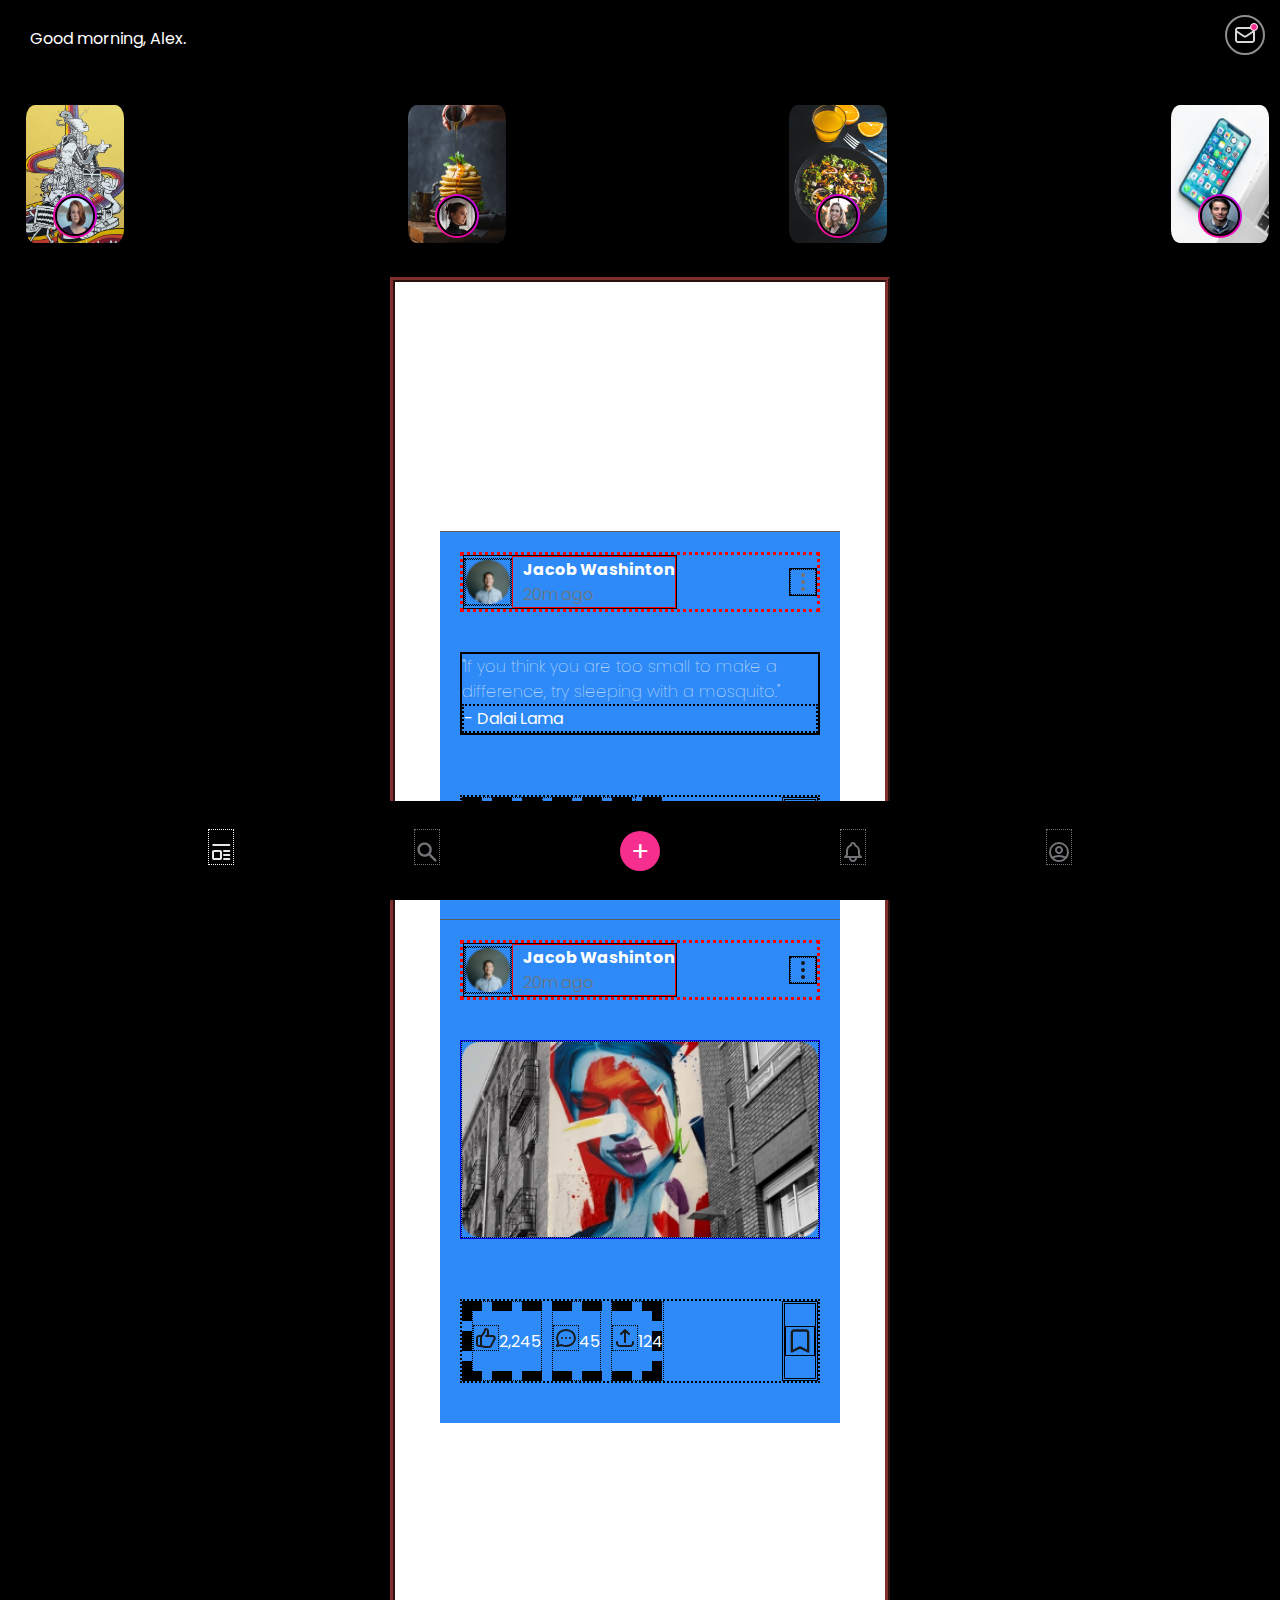
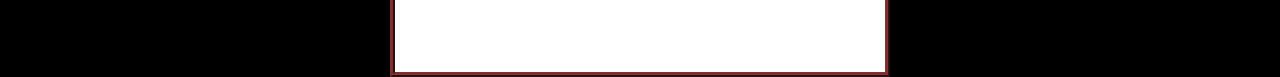
==== index.html @ 97ff0d92 "add (commented out sections) to the index.html" ====
<!DOCTYPE html>
<html lang="en">
  <head>
    <meta charset="UTF-8" />
    <meta http-equiv="X-UA-Compatible" content="IE=edge" />
    <meta name="viewport" content="width=device-width, initial-scale=1.0" />
    <title>Home</title>
    <link rel="stylesheet" href="styles.css" />
  </head>
  <body>
    <!-- ................................HEADER........................................ -->

    <header class="home-header">
      Good morning, Alex.
      <figure>
        <img src="./icon/Message.svg" alt="message icon" class="message-icon" />
      </figure>
      <div class="message-circle"></div>
    </header>
    <main>
      <section class="home_header_slider">
        <div class="home_header_div-container">
          <img
            src="./img/food3.jpg"
            alt="pancakes pic"
            class="home_header_slider-pics"
          />
          <img src="./img/profile.jpg" class="pic-icon1" alt="profile pic" />
          <div class="border"></div>
        </div>

        <div class="home_header_div-container">
          <img
            src="./img/food1.jpg"
            alt="pancakes pic"
            class="home_header_slider-pics"
          />
          <img src="./img/profile4.jpg" class="pic-icon1" alt="profile pic" />
          <div class="border"></div>
        </div>

        <div class="home_header_div-container">
          <img
            src="./img/food2.jpg"
            alt="pancakes pic"
            class="home_header_slider-pics"
          />
          <img src="./img/profile3.jpg" class="pic-icon1" alt="profile pic" />
          <div class="border"></div>
        </div>

        <div class="home_header_div-container">
          <img
            src="./img/phone.jpg"
            alt="pancakes pic"
            class="home_header_slider-pics"
          />
          <img src="./img/profile2.jpg" class="pic-icon1" alt="profile pic" />
          <div class="border"></div>
        </div>
      </section>
    </main>

    <!-- ...................................MAIN....................................... -->

    <!-------------- POST-SECTION------------------------------->

    <section class="posts">
      <!-- -------------------------POST WITH TEXT----------------------- -->
      <!-- -------------------------POST WITH TEXT----------------------- -->
      <!-- -------------------------POST WITH TEXT----------------------- -->
      <!-- -------------------------POST WITH TEXT----------------------- -->

      <section class="post-container">
        <!-- -------------------------------------HEAD----------------------- -->
        <div class="head">
          <div class="profile">
            <div id="avatar-portre">
              <img src="./img/Profile Photo.png" alt="avatar" />
            </div>

            <div class="name-card">
              <span class="avatar-name">Jacob Washinton</span>

              <span class="status">20m ago</span>
            </div>
          </div>
          <div class="icon-dots-vertical">
            <img src="./icon/White-Dots Vertical-Icon.svg" alt="" />
          </div>
        </div>

        <!-------------------------MAIN with TEXT----------------------------------->

        <div class="main-text">
          <p class="text">
            "If you think you are too small to make a difference, try sleeping
            with a mosquito."
          </p>

          <div class="quote">
            <p>- Dalai Lama</p>
          </div>
        </div>

        <!-------------------------FOOTER---------------------------------------- -->

        <div class="foot">
          <div class="foot-leftside">
            <div class="div flex-icon">
              <span
                ><img
                  class="foot-icon"
                  src="./icon/White-Like-Icon.svg"
                  alt="icon-like"
              /></span>
              <p>2,245</p>
            </div>

            <div class="div flex-icon">
              <span
                ><img
                  class="foot-icon"
                  src="./icon/White-Comment-Icon.svg"
                  alt="icon-comment"
              /></span>
              <p>45</p>
            </div>
            <div class="div flex-icon">
              <span
                ><img
                  class="foot-icon"
                  src="./icon/White-Share-Icon.svg"
                  alt="icon-share"
              /></span>
              <p>124</p>
            </div>
          </div>
          <div class="foot-rightside">
            <img
              id="icon-bookmark"
              src="./icon/White-Bookmark-Icon.svg"
              alt="Bookmark"
            />
          </div>
        </div>
      </section>
      <!-------------- POST-SECTION WITH IMG-------------------------------->
      <!-------------- POST-SECTION WITH IMG-------------------------------->
      <!-------------- POST-SECTION WITH IMG-------------------------------->
      <!-------------- POST-SECTION WITH IMG-------------------------------->

      <section class="post-container">
        <!-- -------------------------------------HEAD----------------------- -->
        <div class="head">
          <div class="profile">
            <div id="avatar-portre">
              <img src="./img/Profile Photo.png" alt="avatar" />
            </div>

            <div class="name-card">
              <span class="avatar-name">Jacob Washinton</span>

              <span class="status">20m ago</span>
            </div>
          </div>
          <div class="icon-dots-vertical">
            <img src="./icon/Dots Vertical.svg" alt="" />
          </div>
        </div>

        <!-- -----------------------MAIN with IMG--------------------------------- -->

        <div class="main-img">
          <img class="post-img" src="./img/carousel.png" alt="carousels" />
        </div>

        <!-------------------------FOOTER---------------------------------------- -->

        <div class="foot">
          <div class="foot-leftside">
            <div class="div flex-icon">
              <span><img src="./icon/Like.svg" alt="icon-like" /></span>
              <p>2,245</p>
            </div>

            <div class="div flex-icon">
              <span><img src="./icon/Comment.svg" alt="icon-comment" /></span>
              <p>45</p>
            </div>
            <div class="div flex-icon">
              <span><img src="./icon/Share.svg" alt="icon-share" /></span>
              <p>124</p>
            </div>
          </div>
          <div class="foot-rightside">
            <img id="icon-bookmark" src="./icon/Bookmark.svg" alt="Bookmark" />
          </div>
        </div>
      </section>
    </section>
    <!-- -.................................FOOTER................................... -->
    <nav class="nav">
      <article class="nav-area">
        <ul class="nav-list">
          <li>
            <a href="index.html">
              <img
                src="/icon/Feed.svg"
                alt="feed"
                class="nav-item filter-white"
            /></a>
          </li>
          <li>
            <a href="search.html">
              <img
                src="/icon/Search.svg"
                alt="search"
                class="nav-item filter-gray"
            /></a>
          </li>
          <li>
            <a href="create.html" style="color: inherit; text-decoration: none">
              <div class="circle">+</div>
            </a>
          </li>
          <li>
            <a href="alert.html">
              <img
                src="/icon/Alert.svg"
                alt="alert"
                class="nav-item filter-gray"
            /></a>
          </li>
          <li>
            <a href="profile.html">
              <img
                src="/icon/Profile.svg"
                alt="profile"
                class="nav-item filter-gray"
            /></a>
          </li>
        </ul>
      </article>
    </nav>
  </body>
</html>
---- styles.css ----
@import url(./base.css);

@import url(./components/profile.css);

@import url(./home-header.css);
@import url(./pic-slider.css);
@import url(./home-slider.css);
@import url(./search.css);

@import url(./components/post.css);

@import url(./navi.css);
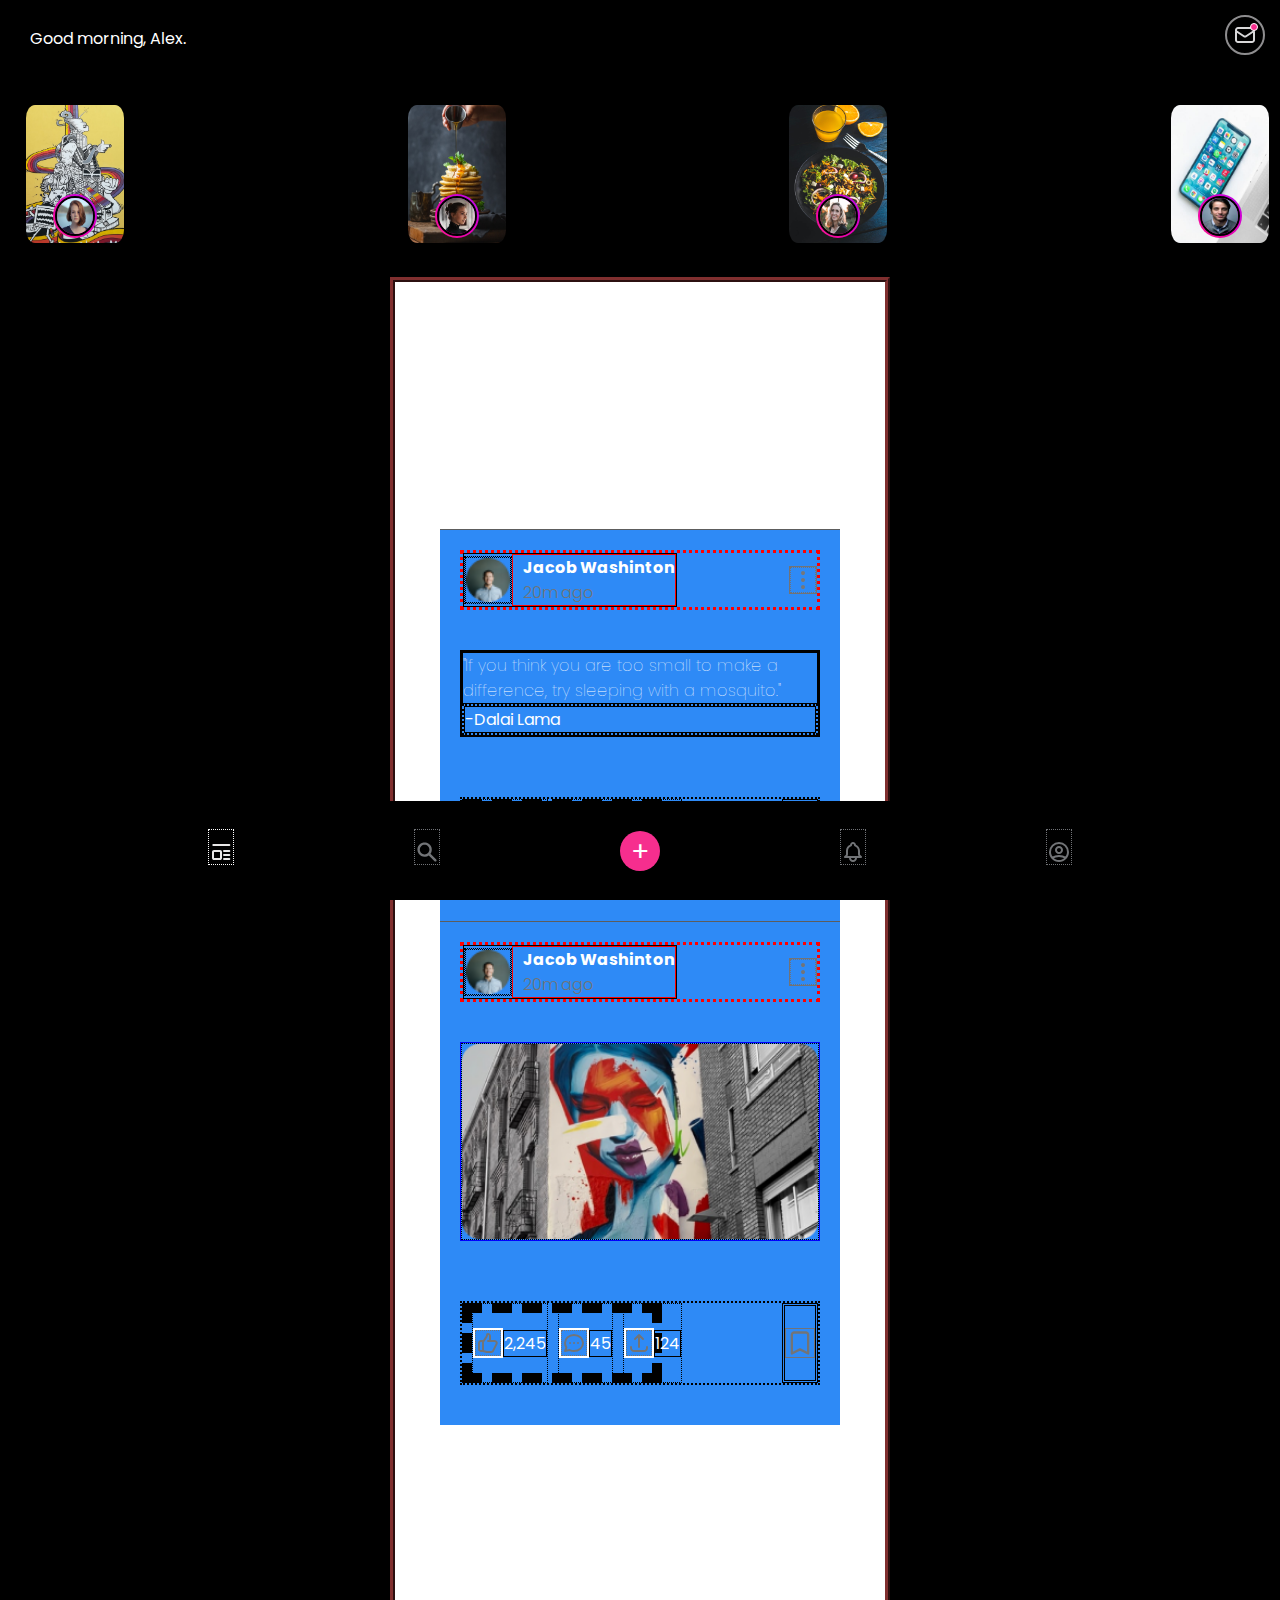
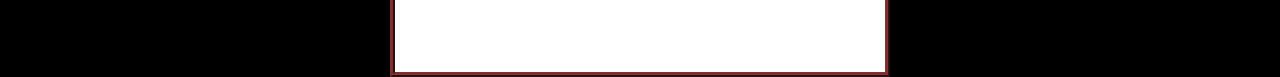
==== commit 55870a50: "filter gray and centered icons in the post-foot" ====
--- a/index.html
+++ b/index.html
@@ -85,7 +85,7 @@
               <span class="status">20m ago</span>
             </div>
           </div>
-          <div class="icon-dots-vertical">
+          <div class="icon-dots-vertical filter-gray">
             <img src="./icon/White-Dots Vertical-Icon.svg" alt="" />
           </div>
         </div>
@@ -99,7 +99,7 @@
           </p>
 
           <div class="quote">
-            <p>- Dalai Lama</p>
+            <p>-Dalai Lama</p>
           </div>
         </div>
 
@@ -108,29 +108,29 @@
         <div class="foot">
           <div class="foot-leftside">
             <div class="div flex-icon">
-              <span
-                ><img
-                  class="foot-icon"
-                  src="./icon/White-Like-Icon.svg"
+              <span class="post-icon-span"
+                ><img
+                  class="post-icon filter-gray"
+                  src="./icon/Like.svg"
                   alt="icon-like"
               /></span>
               <p>2,245</p>
             </div>
 
             <div class="div flex-icon">
-              <span
-                ><img
-                  class="foot-icon"
-                  src="./icon/White-Comment-Icon.svg"
+              <span class="post-icon-span"
+                ><img
+                  class="post-icon filter-gray"
+                  src="./icon/Comment.svg"
                   alt="icon-comment"
               /></span>
               <p>45</p>
             </div>
             <div class="div flex-icon">
-              <span
-                ><img
-                  class="foot-icon"
-                  src="./icon/White-Share-Icon.svg"
+              <span class="post-icon-span"
+                ><img
+                  class="post-icon filter-gray"
+                  src="./icon/Share.svg"
                   alt="icon-share"
               /></span>
               <p>124</p>
@@ -139,12 +139,14 @@
           <div class="foot-rightside">
             <img
               id="icon-bookmark"
-              src="./icon/White-Bookmark-Icon.svg"
+              class="post-icon filter-gray"
+              src="./icon/Bookmark.svg"
               alt="Bookmark"
             />
           </div>
         </div>
       </section>
+
       <!-------------- POST-SECTION WITH IMG-------------------------------->
       <!-------------- POST-SECTION WITH IMG-------------------------------->
       <!-------------- POST-SECTION WITH IMG-------------------------------->
@@ -164,7 +166,7 @@
               <span class="status">20m ago</span>
             </div>
           </div>
-          <div class="icon-dots-vertical">
+          <div class="icon-dots-vertical filter-gray">
             <img src="./icon/Dots Vertical.svg" alt="" />
           </div>
         </div>
@@ -180,26 +182,46 @@
         <div class="foot">
           <div class="foot-leftside">
             <div class="div flex-icon">
-              <span><img src="./icon/Like.svg" alt="icon-like" /></span>
+              <span class="post-icon-span"
+                ><img
+                  class="post-icon filter-gray"
+                  src="./icon/Like.svg"
+                  alt="icon-like"
+              /></span>
               <p>2,245</p>
             </div>
 
             <div class="div flex-icon">
-              <span><img src="./icon/Comment.svg" alt="icon-comment" /></span>
+              <span class="post-icon-span"
+                ><img
+                  class="post-icon filter-gray"
+                  src="./icon/Comment.svg"
+                  alt="icon-comment"
+              /></span>
               <p>45</p>
             </div>
             <div class="div flex-icon">
-              <span><img src="./icon/Share.svg" alt="icon-share" /></span>
+              <span class="post-icon-span"
+                ><img
+                  class="post-icon filter-gray"
+                  src="./icon/Share.svg"
+                  alt="icon-share"
+              /></span>
               <p>124</p>
             </div>
           </div>
           <div class="foot-rightside">
-            <img id="icon-bookmark" src="./icon/Bookmark.svg" alt="Bookmark" />
+            <img
+              id="icon-bookmark"
+              class="post-icon filter-gray"
+              src="./icon/Bookmark.svg"
+              alt="Bookmark"
+            />
           </div>
         </div>
       </section>
     </section>
-    <!-- -.................................FOOTER................................... -->
+    <!-- -.................................NAV................................... -->
     <nav class="nav">
       <article class="nav-area">
         <ul class="nav-list">
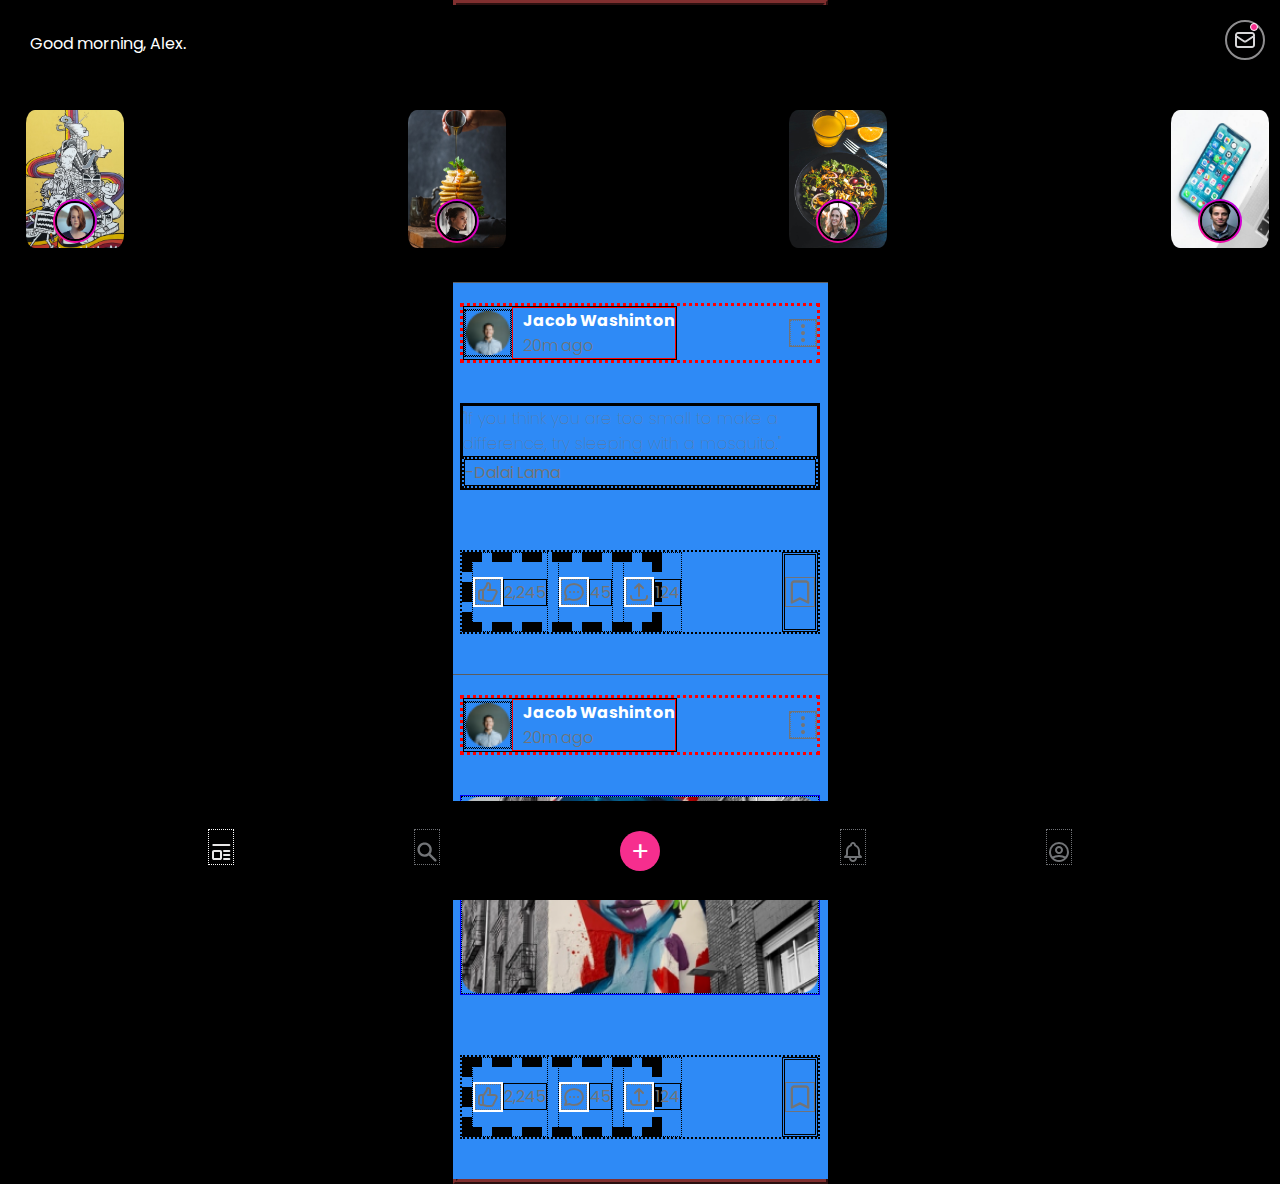
==== commit 6f1ebb59: "working on the LP" ====
--- a/index.html
+++ b/index.html
@@ -8,64 +8,68 @@
     <link rel="stylesheet" href="styles.css" />
   </head>
   <body>
-    <!-- ................................HEADER........................................ -->
-
-    <header class="home-header">
-      Good morning, Alex.
-      <figure>
-        <img src="./icon/Message.svg" alt="message icon" class="message-icon" />
-      </figure>
-      <div class="message-circle"></div>
-    </header>
-    <main>
-      <section class="home_header_slider">
-        <div class="home_header_div-container">
+    <section class="posts">
+      <!-- ................................HEADER........................................ -->
+
+      <header class="home-header">
+        Good morning, Alex.
+        <figure>
           <img
-            src="./img/food3.jpg"
-            alt="pancakes pic"
-            class="home_header_slider-pics"
+            src="./icon/Message.svg"
+            alt="message icon"
+            class="message-icon"
           />
-          <img src="./img/profile.jpg" class="pic-icon1" alt="profile pic" />
-          <div class="border"></div>
-        </div>
-
-        <div class="home_header_div-container">
-          <img
-            src="./img/food1.jpg"
-            alt="pancakes pic"
-            class="home_header_slider-pics"
-          />
-          <img src="./img/profile4.jpg" class="pic-icon1" alt="profile pic" />
-          <div class="border"></div>
-        </div>
-
-        <div class="home_header_div-container">
-          <img
-            src="./img/food2.jpg"
-            alt="pancakes pic"
-            class="home_header_slider-pics"
-          />
-          <img src="./img/profile3.jpg" class="pic-icon1" alt="profile pic" />
-          <div class="border"></div>
-        </div>
-
-        <div class="home_header_div-container">
-          <img
-            src="./img/phone.jpg"
-            alt="pancakes pic"
-            class="home_header_slider-pics"
-          />
-          <img src="./img/profile2.jpg" class="pic-icon1" alt="profile pic" />
-          <div class="border"></div>
-        </div>
-      </section>
-    </main>
-
-    <!-- ...................................MAIN....................................... -->
-
-    <!-------------- POST-SECTION------------------------------->
-
-    <section class="posts">
+        </figure>
+        <div class="message-circle"></div>
+      </header>
+      <main>
+        <section class="home_header_slider">
+          <div class="home_header_div-container">
+            <img
+              src="./img/food3.jpg"
+              alt="pancakes pic"
+              class="home_header_slider-pics"
+            />
+            <img src="./img/profile.jpg" class="pic-icon1" alt="profile pic" />
+            <div class="border"></div>
+          </div>
+
+          <div class="home_header_div-container">
+            <img
+              src="./img/food1.jpg"
+              alt="pancakes pic"
+              class="home_header_slider-pics"
+            />
+            <img src="./img/profile4.jpg" class="pic-icon1" alt="profile pic" />
+            <div class="border"></div>
+          </div>
+
+          <div class="home_header_div-container">
+            <img
+              src="./img/food2.jpg"
+              alt="pancakes pic"
+              class="home_header_slider-pics"
+            />
+            <img src="./img/profile3.jpg" class="pic-icon1" alt="profile pic" />
+            <div class="border"></div>
+          </div>
+
+          <div class="home_header_div-container">
+            <img
+              src="./img/phone.jpg"
+              alt="pancakes pic"
+              class="home_header_slider-pics"
+            />
+            <img src="./img/profile2.jpg" class="pic-icon1" alt="profile pic" />
+            <div class="border"></div>
+          </div>
+        </section>
+      </main>
+
+      <!-- ...................................MAIN....................................... -->
+
+      <!-------------- POST-SECTION------------------------------->
+
       <!-- -------------------------POST WITH TEXT----------------------- -->
       <!-- -------------------------POST WITH TEXT----------------------- -->
       <!-- -------------------------POST WITH TEXT----------------------- -->
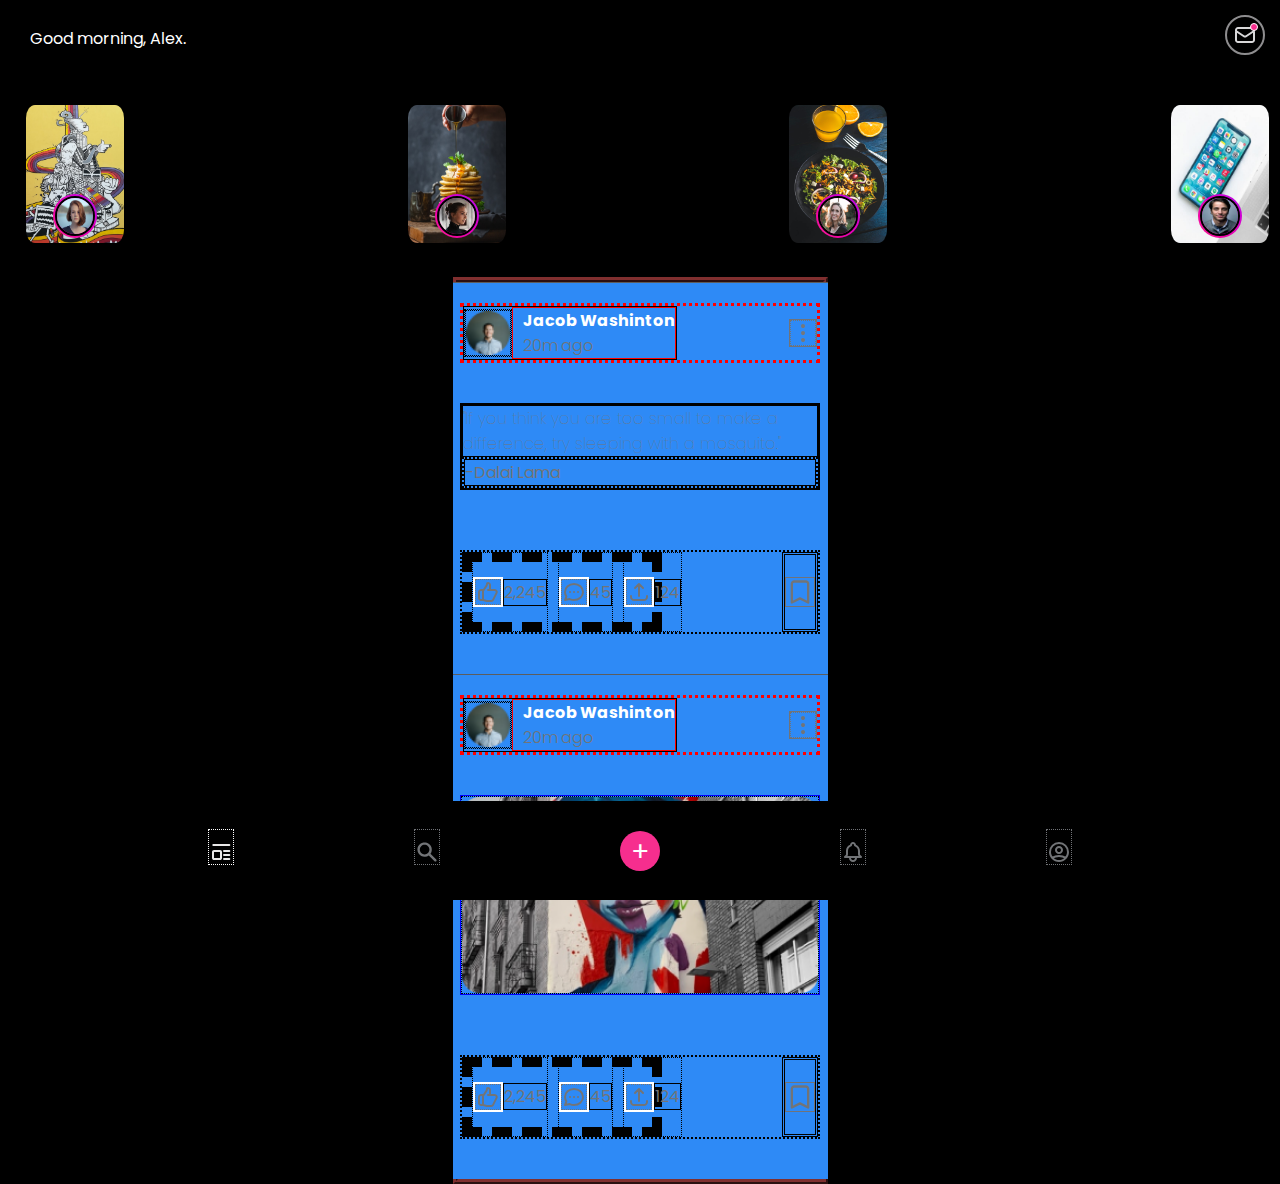
==== commit d0224aed: "body height" ====
--- a/index.html
+++ b/index.html
@@ -8,66 +8,62 @@
     <link rel="stylesheet" href="styles.css" />
   </head>
   <body>
+    <!-- ................................HEADER........................................ -->
+
+    <header class="home-header">
+      Good morning, Alex.
+      <figure>
+        <img src="./icon/Message.svg" alt="message icon" class="message-icon" />
+      </figure>
+      <div class="message-circle"></div>
+    </header>
+    <main>
+      <section class="home_header_slider">
+        <div class="home_header_div-container">
+          <img
+            src="./img/food3.jpg"
+            alt="pancakes pic"
+            class="home_header_slider-pics"
+          />
+          <img src="./img/profile.jpg" class="pic-icon1" alt="profile pic" />
+          <div class="border"></div>
+        </div>
+
+        <div class="home_header_div-container">
+          <img
+            src="./img/food1.jpg"
+            alt="pancakes pic"
+            class="home_header_slider-pics"
+          />
+          <img src="./img/profile4.jpg" class="pic-icon1" alt="profile pic" />
+          <div class="border"></div>
+        </div>
+
+        <div class="home_header_div-container">
+          <img
+            src="./img/food2.jpg"
+            alt="pancakes pic"
+            class="home_header_slider-pics"
+          />
+          <img src="./img/profile3.jpg" class="pic-icon1" alt="profile pic" />
+          <div class="border"></div>
+        </div>
+
+        <div class="home_header_div-container">
+          <img
+            src="./img/phone.jpg"
+            alt="pancakes pic"
+            class="home_header_slider-pics"
+          />
+          <img src="./img/profile2.jpg" class="pic-icon1" alt="profile pic" />
+          <div class="border"></div>
+        </div>
+      </section>
+    </main>
+
+    <!-- ...................................MAIN....................................... -->
+
     <section class="posts">
-      <!-- ................................HEADER........................................ -->
-
-      <header class="home-header">
-        Good morning, Alex.
-        <figure>
-          <img
-            src="./icon/Message.svg"
-            alt="message icon"
-            class="message-icon"
-          />
-        </figure>
-        <div class="message-circle"></div>
-      </header>
-      <main>
-        <section class="home_header_slider">
-          <div class="home_header_div-container">
-            <img
-              src="./img/food3.jpg"
-              alt="pancakes pic"
-              class="home_header_slider-pics"
-            />
-            <img src="./img/profile.jpg" class="pic-icon1" alt="profile pic" />
-            <div class="border"></div>
-          </div>
-
-          <div class="home_header_div-container">
-            <img
-              src="./img/food1.jpg"
-              alt="pancakes pic"
-              class="home_header_slider-pics"
-            />
-            <img src="./img/profile4.jpg" class="pic-icon1" alt="profile pic" />
-            <div class="border"></div>
-          </div>
-
-          <div class="home_header_div-container">
-            <img
-              src="./img/food2.jpg"
-              alt="pancakes pic"
-              class="home_header_slider-pics"
-            />
-            <img src="./img/profile3.jpg" class="pic-icon1" alt="profile pic" />
-            <div class="border"></div>
-          </div>
-
-          <div class="home_header_div-container">
-            <img
-              src="./img/phone.jpg"
-              alt="pancakes pic"
-              class="home_header_slider-pics"
-            />
-            <img src="./img/profile2.jpg" class="pic-icon1" alt="profile pic" />
-            <div class="border"></div>
-          </div>
-        </section>
-      </main>
-
-      <!-- ...................................MAIN....................................... -->
-
       <!-------------- POST-SECTION------------------------------->
 
       <!-- -------------------------POST WITH TEXT----------------------- -->
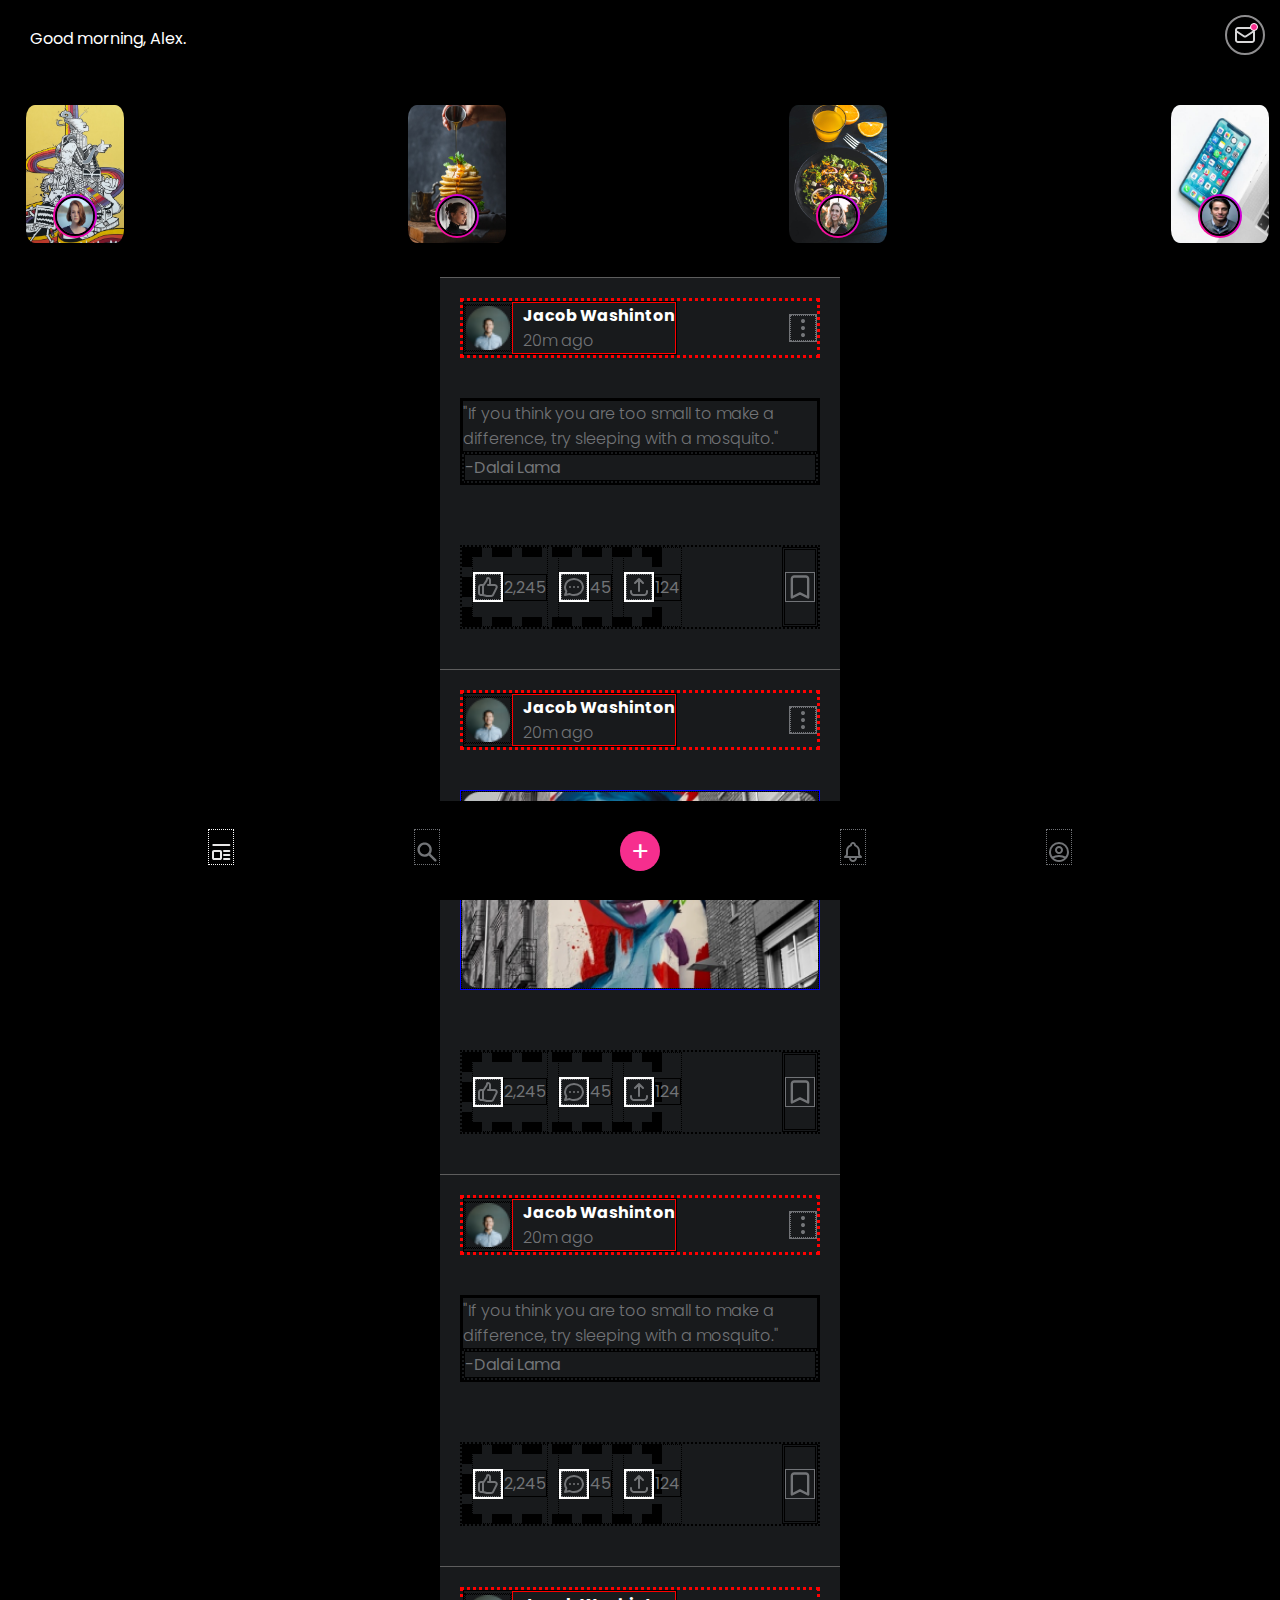
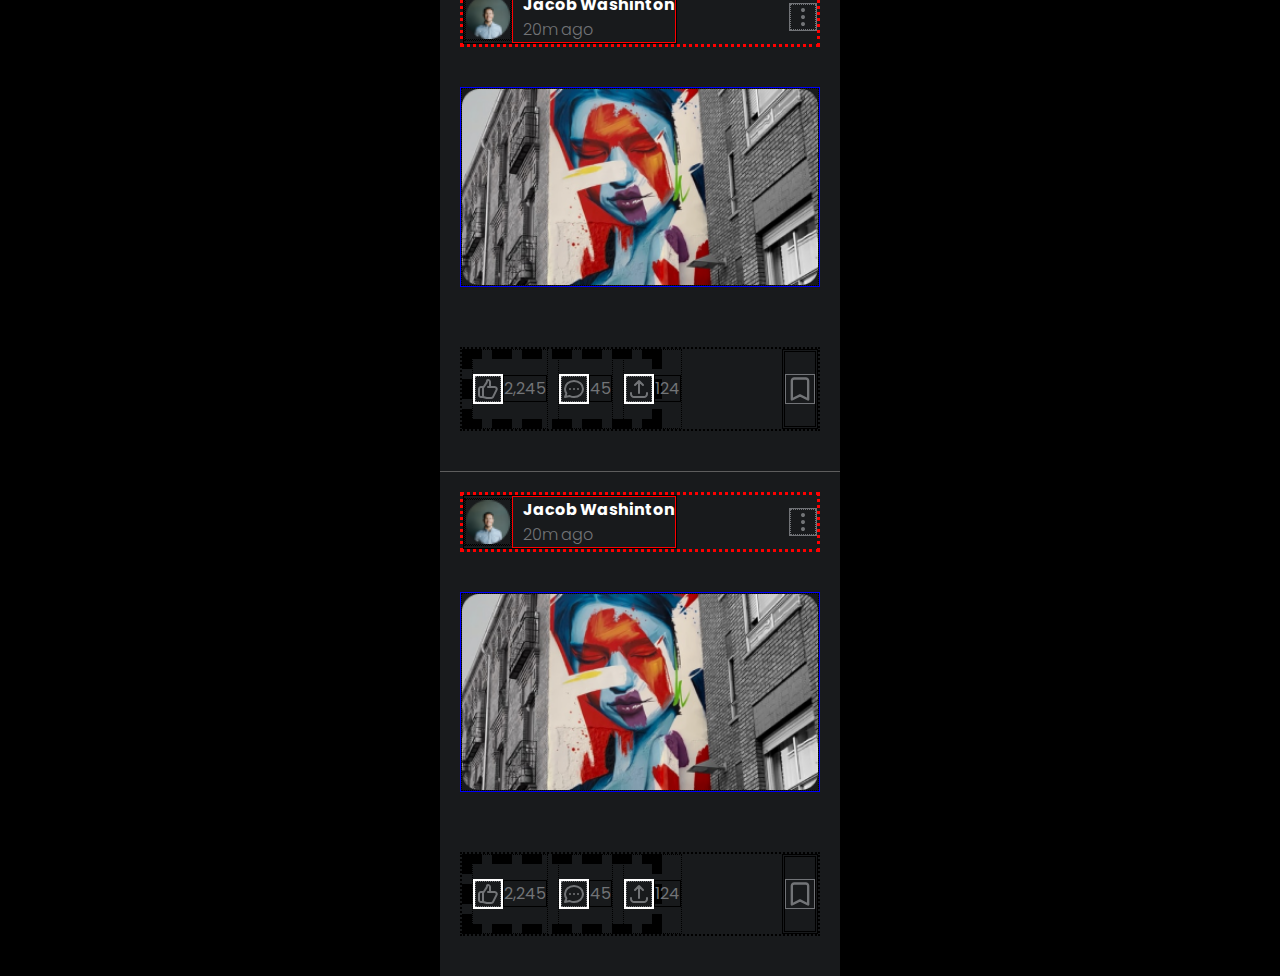
==== commit f85f62e3: "add fontfamily Abhaya Libre and add new post-sections to LP" ====
--- a/index.html
+++ b/index.html
@@ -220,7 +220,237 @@
           </div>
         </div>
       </section>
+
+      <!-- -------------------------POST WITH TEXT----------------------- -->
+      <!-- -------------------------POST WITH TEXT----------------------- -->
+      <!-- -------------------------POST WITH TEXT----------------------- -->
+      <!-- -------------------------POST WITH TEXT----------------------- -->
+
+      <section class="post-container">
+        <!-- -------------------------------------HEAD----------------------- -->
+        <div class="head">
+          <div class="profile">
+            <div id="avatar-portre">
+              <img src="./img/Profile Photo.png" alt="avatar" />
+            </div>
+
+            <div class="name-card">
+              <span class="avatar-name">Jacob Washinton</span>
+
+              <span class="status">20m ago</span>
+            </div>
+          </div>
+          <div class="icon-dots-vertical filter-gray">
+            <img src="./icon/White-Dots Vertical-Icon.svg" alt="" />
+          </div>
+        </div>
+
+        <!-------------------------MAIN with TEXT----------------------------------->
+
+        <div class="main-text">
+          <p id="quote-text" class="text">
+            "If you think you are too small to make a difference, try sleeping
+            with a mosquito."
+          </p>
+
+          <div class="quote">
+            <p>-Dalai Lama</p>
+          </div>
+        </div>
+
+        <!-------------------------FOOTER---------------------------------------- -->
+
+        <div class="foot">
+          <div class="foot-leftside">
+            <div class="div flex-icon">
+              <span class="post-icon-span"
+                ><img
+                  class="post-icon filter-gray"
+                  src="./icon/Like.svg"
+                  alt="icon-like"
+              /></span>
+              <p>2,245</p>
+            </div>
+
+            <div class="div flex-icon">
+              <span class="post-icon-span"
+                ><img
+                  class="post-icon filter-gray"
+                  src="./icon/Comment.svg"
+                  alt="icon-comment"
+              /></span>
+              <p>45</p>
+            </div>
+            <div class="div flex-icon">
+              <span class="post-icon-span"
+                ><img
+                  class="post-icon filter-gray"
+                  src="./icon/Share.svg"
+                  alt="icon-share"
+              /></span>
+              <p>124</p>
+            </div>
+          </div>
+          <div class="foot-rightside">
+            <img
+              id="icon-bookmark"
+              class="post-icon filter-gray"
+              src="./icon/Bookmark.svg"
+              alt="Bookmark"
+            />
+          </div>
+        </div>
+      </section>
+
+      <!-------------- POST-SECTION WITH IMG-------------------------------->
+      <!-------------- POST-SECTION WITH IMG-------------------------------->
+      <!-------------- POST-SECTION WITH IMG-------------------------------->
+      <!-------------- POST-SECTION WITH IMG-------------------------------->
+
+      <section class="post-container">
+        <!-- -------------------------------------HEAD----------------------- -->
+        <div class="head">
+          <div class="profile">
+            <div id="avatar-portre">
+              <img src="./img/Profile Photo.png" alt="avatar" />
+            </div>
+
+            <div class="name-card">
+              <span class="avatar-name">Jacob Washinton</span>
+
+              <span class="status">20m ago</span>
+            </div>
+          </div>
+          <div class="icon-dots-vertical filter-gray">
+            <img src="./icon/Dots Vertical.svg" alt="" />
+          </div>
+        </div>
+
+        <!-- -----------------------MAIN with IMG--------------------------------- -->
+
+        <div class="main-img">
+          <img class="post-img" src="./img/carousel.png" alt="carousels" />
+        </div>
+
+        <!-------------------------FOOTER---------------------------------------- -->
+
+        <div class="foot">
+          <div class="foot-leftside">
+            <div class="div flex-icon">
+              <span class="post-icon-span"
+                ><img
+                  class="post-icon filter-gray"
+                  src="./icon/Like.svg"
+                  alt="icon-like"
+              /></span>
+              <p>2,245</p>
+            </div>
+
+            <div class="div flex-icon">
+              <span class="post-icon-span"
+                ><img
+                  class="post-icon filter-gray"
+                  src="./icon/Comment.svg"
+                  alt="icon-comment"
+              /></span>
+              <p>45</p>
+            </div>
+            <div class="div flex-icon">
+              <span class="post-icon-span"
+                ><img
+                  class="post-icon filter-gray"
+                  src="./icon/Share.svg"
+                  alt="icon-share"
+              /></span>
+              <p>124</p>
+            </div>
+          </div>
+          <div class="foot-rightside">
+            <img
+              id="icon-bookmark"
+              class="post-icon filter-gray"
+              src="./icon/Bookmark.svg"
+              alt="Bookmark"
+            />
+          </div>
+        </div>
+      </section>
+
+      <!-------------- POST-SECTION WITH IMG-------------------------------->
+      <!-------------- POST-SECTION WITH IMG-------------------------------->
+      <!-------------- POST-SECTION WITH IMG-------------------------------->
+      <!-------------- POST-SECTION WITH IMG-------------------------------->
+
+      <section class="post-container">
+        <!-- -------------------------------------HEAD----------------------- -->
+        <div class="head">
+          <div class="profile">
+            <div id="avatar-portre">
+              <img src="./img/Profile Photo.png" alt="avatar" />
+            </div>
+
+            <div class="name-card">
+              <span class="avatar-name">Jacob Washinton</span>
+
+              <span class="status">20m ago</span>
+            </div>
+          </div>
+          <div class="icon-dots-vertical filter-gray">
+            <img src="./icon/Dots Vertical.svg" alt="" />
+          </div>
+        </div>
+
+        <!-- -----------------------MAIN with IMG--------------------------------- -->
+
+        <div class="main-img">
+          <img class="post-img" src="./img/carousel.png" alt="carousels" />
+        </div>
+
+        <!-------------------------FOOTER---------------------------------------- -->
+
+        <div class="foot">
+          <div class="foot-leftside">
+            <div class="div flex-icon">
+              <span class="post-icon-span"
+                ><img
+                  class="post-icon filter-gray"
+                  src="./icon/Like.svg"
+                  alt="icon-like"
+              /></span>
+              <p>2,245</p>
+            </div>
+
+            <div class="div flex-icon">
+              <span class="post-icon-span"
+                ><img
+                  class="post-icon filter-gray"
+                  src="./icon/Comment.svg"
+                  alt="icon-comment"
+              /></span>
+              <p>45</p>
+            </div>
+            <div class="div flex-icon">
+              <span class="post-icon-span"
+                ><img
+                  class="post-icon filter-gray"
+                  src="./icon/Share.svg"
+                  alt="icon-share"
+              /></span>
+              <p>124</p>
+            </div>
+          </div>
+          <div class="foot-rightside">
+            <img
+              id="icon-bookmark"
+              class="post-icon filter-gray"
+              src="./icon/Bookmark.svg"
+              alt="Bookmark"
+            />
+          </div>
+        </div>
+      </section>
     </section>
+
     <!-- -.................................NAV................................... -->
     <nav class="nav">
       <article class="nav-area">
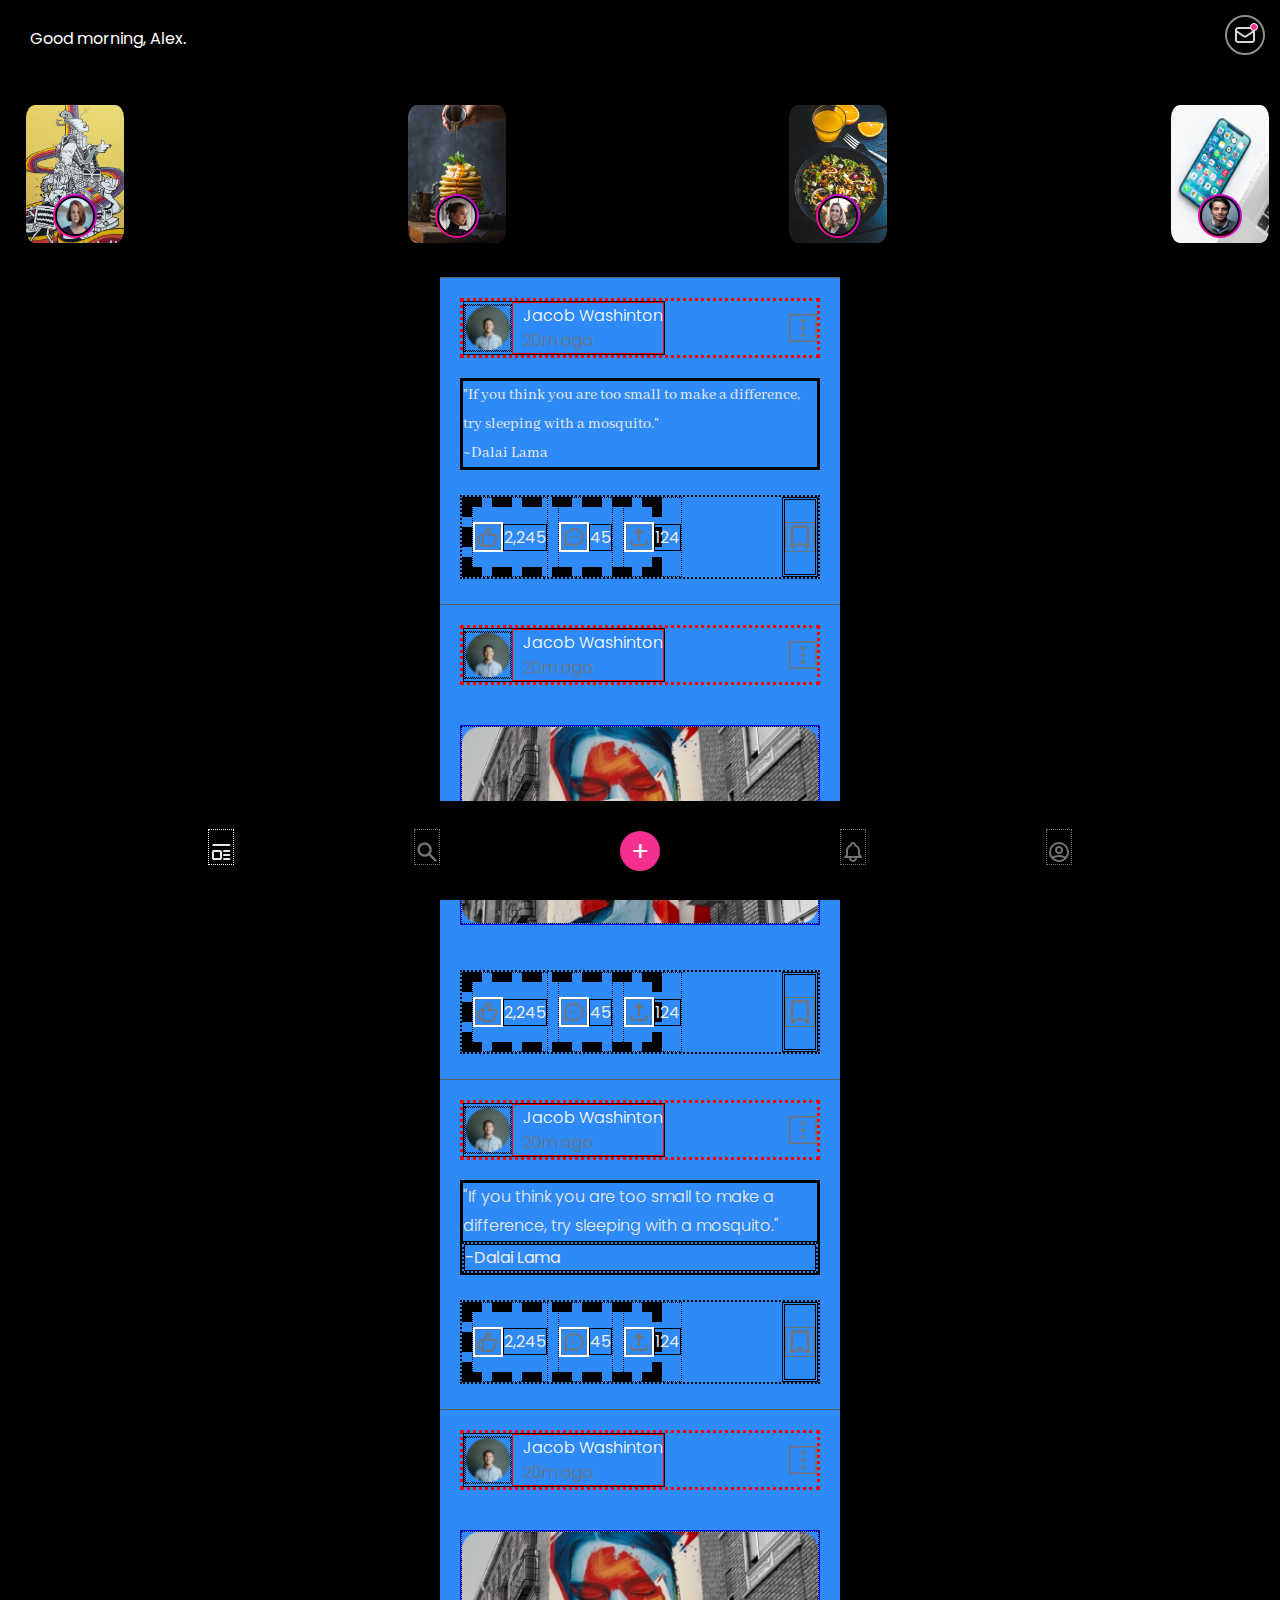
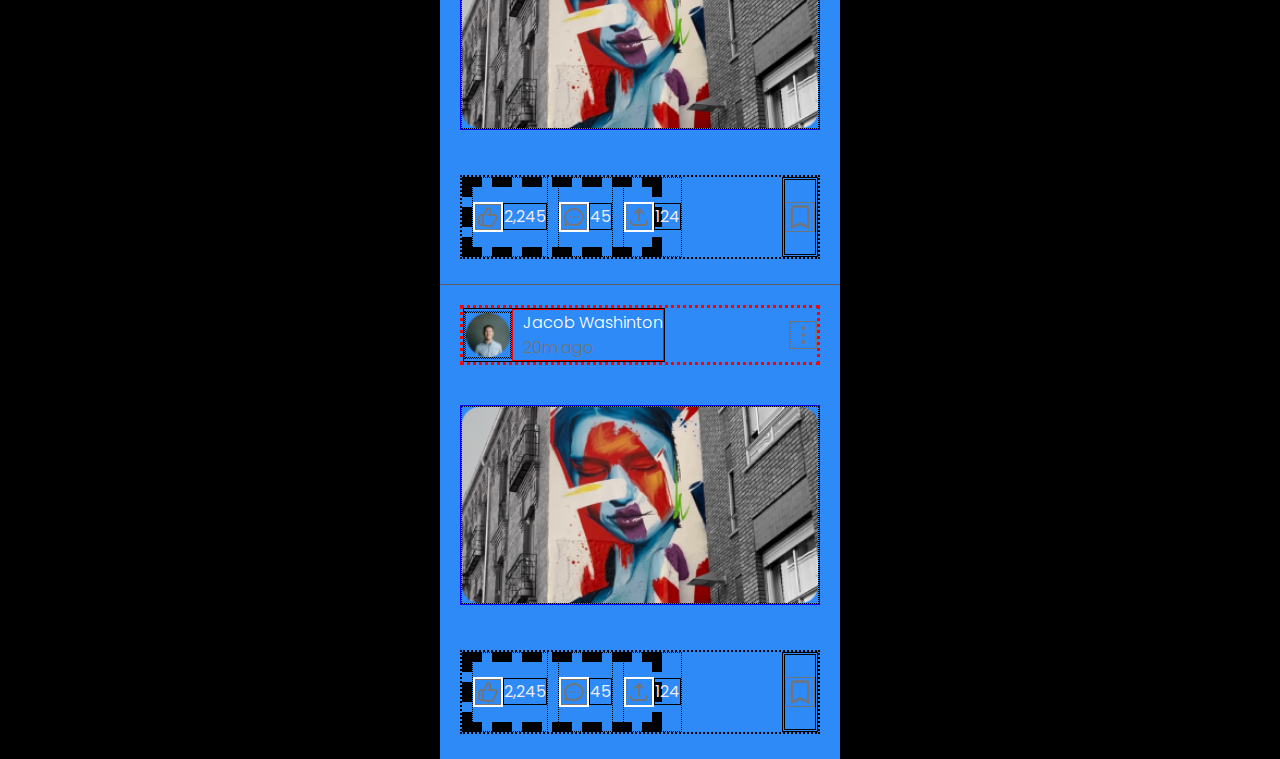
==== commit e0553338: "add icon-value class to the numbers" ====
--- a/index.html
+++ b/index.html
@@ -93,14 +93,10 @@
         <!-------------------------MAIN with TEXT----------------------------------->
 
         <div class="main-text">
-          <p class="text">
+          <p id="quote-text" class="text">
             "If you think you are too small to make a difference, try sleeping
-            with a mosquito."
+            with a mosquito."<br />~Dalai Lama
           </p>
-
-          <div class="quote">
-            <p>-Dalai Lama</p>
-          </div>
         </div>
 
         <!-------------------------FOOTER---------------------------------------- -->
@@ -114,7 +110,7 @@
                   src="./icon/Like.svg"
                   alt="icon-like"
               /></span>
-              <p>2,245</p>
+              <p class="icon-value">2,245</p>
             </div>
 
             <div class="div flex-icon">
@@ -124,7 +120,7 @@
                   src="./icon/Comment.svg"
                   alt="icon-comment"
               /></span>
-              <p>45</p>
+              <p class="icon-value">45</p>
             </div>
             <div class="div flex-icon">
               <span class="post-icon-span"
@@ -133,7 +129,7 @@
                   src="./icon/Share.svg"
                   alt="icon-share"
               /></span>
-              <p>124</p>
+              <p class="icon-value">124</p>
             </div>
           </div>
           <div class="foot-rightside">
@@ -188,7 +184,7 @@
                   src="./icon/Like.svg"
                   alt="icon-like"
               /></span>
-              <p>2,245</p>
+              <p class="icon-value">2,245</p>
             </div>
 
             <div class="div flex-icon">
@@ -198,7 +194,7 @@
                   src="./icon/Comment.svg"
                   alt="icon-comment"
               /></span>
-              <p>45</p>
+              <p class="icon-value">45</p>
             </div>
             <div class="div flex-icon">
               <span class="post-icon-span"
@@ -207,7 +203,7 @@
                   src="./icon/Share.svg"
                   alt="icon-share"
               /></span>
-              <p>124</p>
+              <p class="icon-value">124</p>
             </div>
           </div>
           <div class="foot-rightside">
@@ -248,7 +244,7 @@
         <!-------------------------MAIN with TEXT----------------------------------->
 
         <div class="main-text">
-          <p id="quote-text" class="text">
+          <p class="text">
             "If you think you are too small to make a difference, try sleeping
             with a mosquito."
           </p>
@@ -269,7 +265,7 @@
                   src="./icon/Like.svg"
                   alt="icon-like"
               /></span>
-              <p>2,245</p>
+              <p class="icon-value">2,245</p>
             </div>
 
             <div class="div flex-icon">
@@ -279,7 +275,7 @@
                   src="./icon/Comment.svg"
                   alt="icon-comment"
               /></span>
-              <p>45</p>
+              <p class="icon-value">45</p>
             </div>
             <div class="div flex-icon">
               <span class="post-icon-span"
@@ -288,7 +284,7 @@
                   src="./icon/Share.svg"
                   alt="icon-share"
               /></span>
-              <p>124</p>
+              <p class="icon-value">124</p>
             </div>
           </div>
           <div class="foot-rightside">
@@ -343,7 +339,7 @@
                   src="./icon/Like.svg"
                   alt="icon-like"
               /></span>
-              <p>2,245</p>
+              <p class="icon-value">2,245</p>
             </div>
 
             <div class="div flex-icon">
@@ -353,7 +349,7 @@
                   src="./icon/Comment.svg"
                   alt="icon-comment"
               /></span>
-              <p>45</p>
+              <p class="icon-value">45</p>
             </div>
             <div class="div flex-icon">
               <span class="post-icon-span"
@@ -362,7 +358,7 @@
                   src="./icon/Share.svg"
                   alt="icon-share"
               /></span>
-              <p>124</p>
+              <p class="icon-value">124</p>
             </div>
           </div>
           <div class="foot-rightside">
@@ -417,7 +413,7 @@
                   src="./icon/Like.svg"
                   alt="icon-like"
               /></span>
-              <p>2,245</p>
+              <p class="icon-value">2,245</p>
             </div>
 
             <div class="div flex-icon">
@@ -427,7 +423,7 @@
                   src="./icon/Comment.svg"
                   alt="icon-comment"
               /></span>
-              <p>45</p>
+              <p class="icon-value">45</p>
             </div>
             <div class="div flex-icon">
               <span class="post-icon-span"
@@ -436,7 +432,7 @@
                   src="./icon/Share.svg"
                   alt="icon-share"
               /></span>
-              <p>124</p>
+              <p class="icon-value">124</p>
             </div>
           </div>
           <div class="foot-rightside">
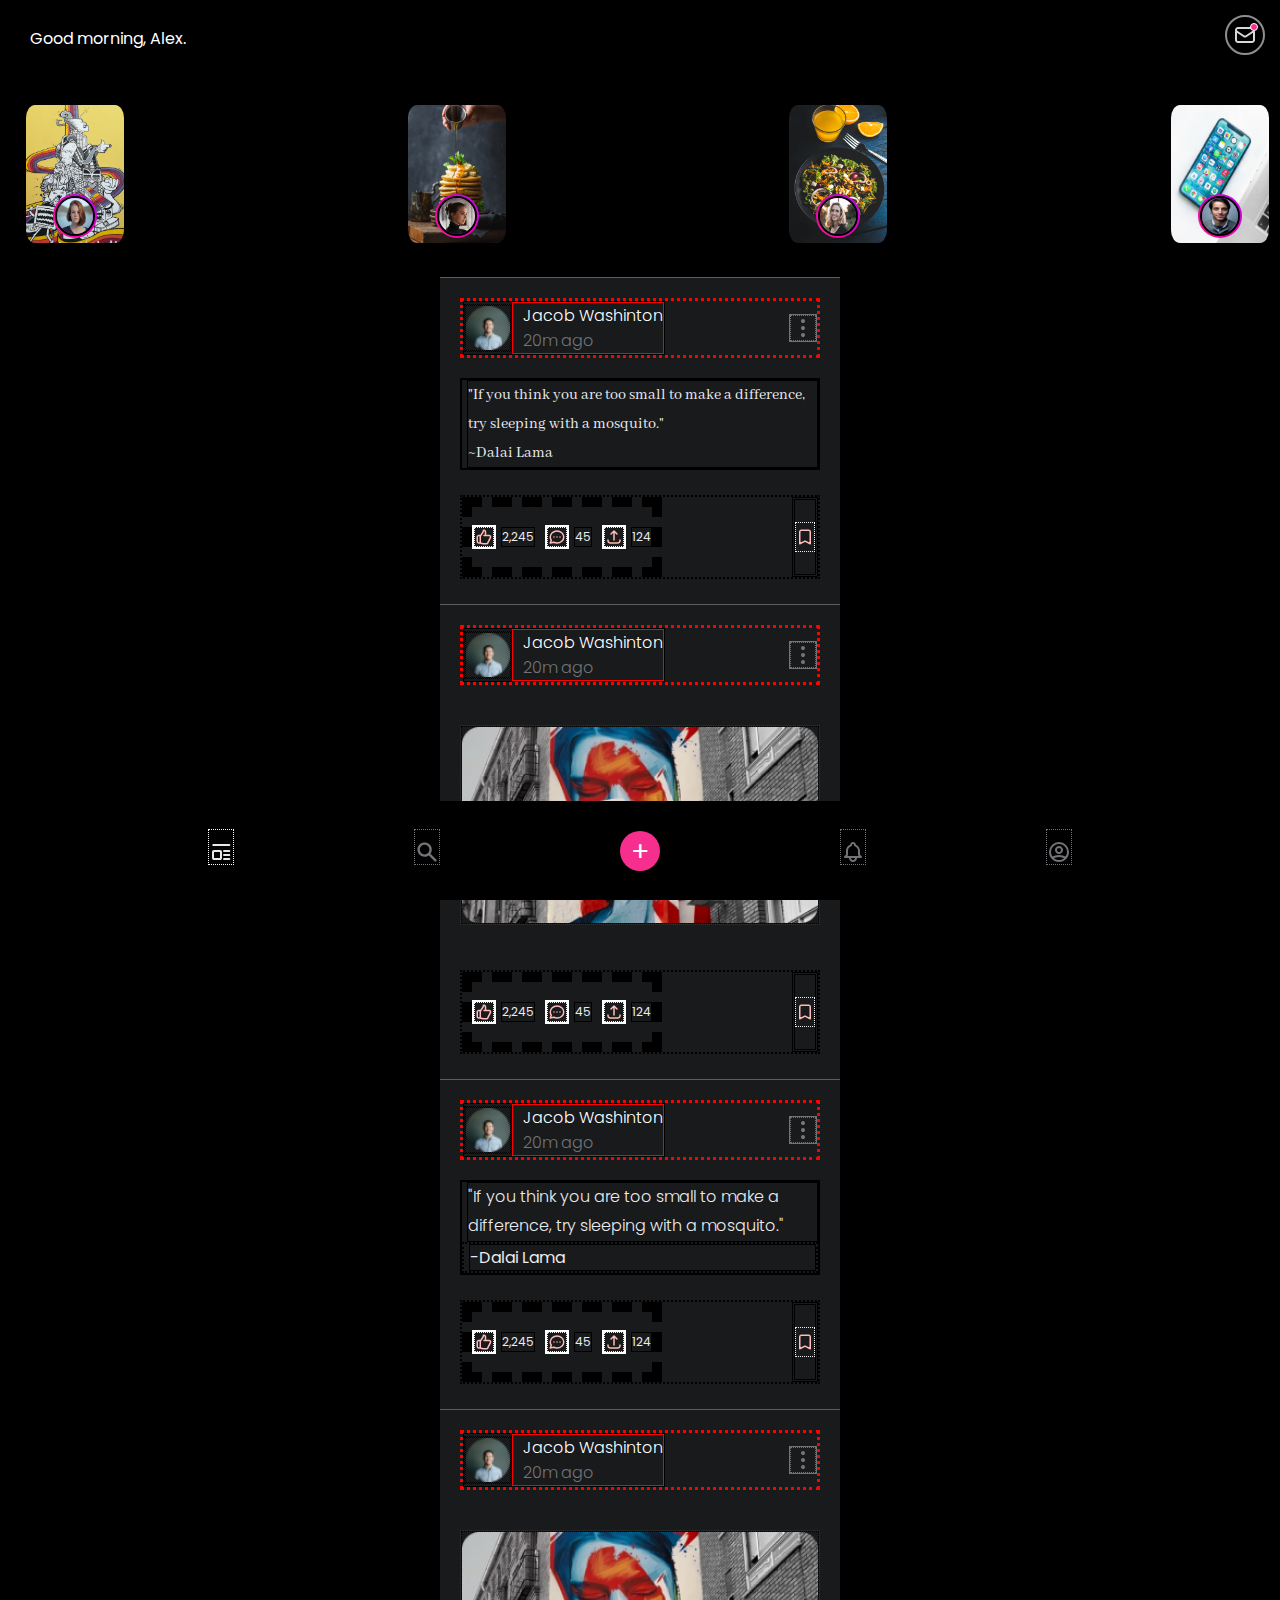
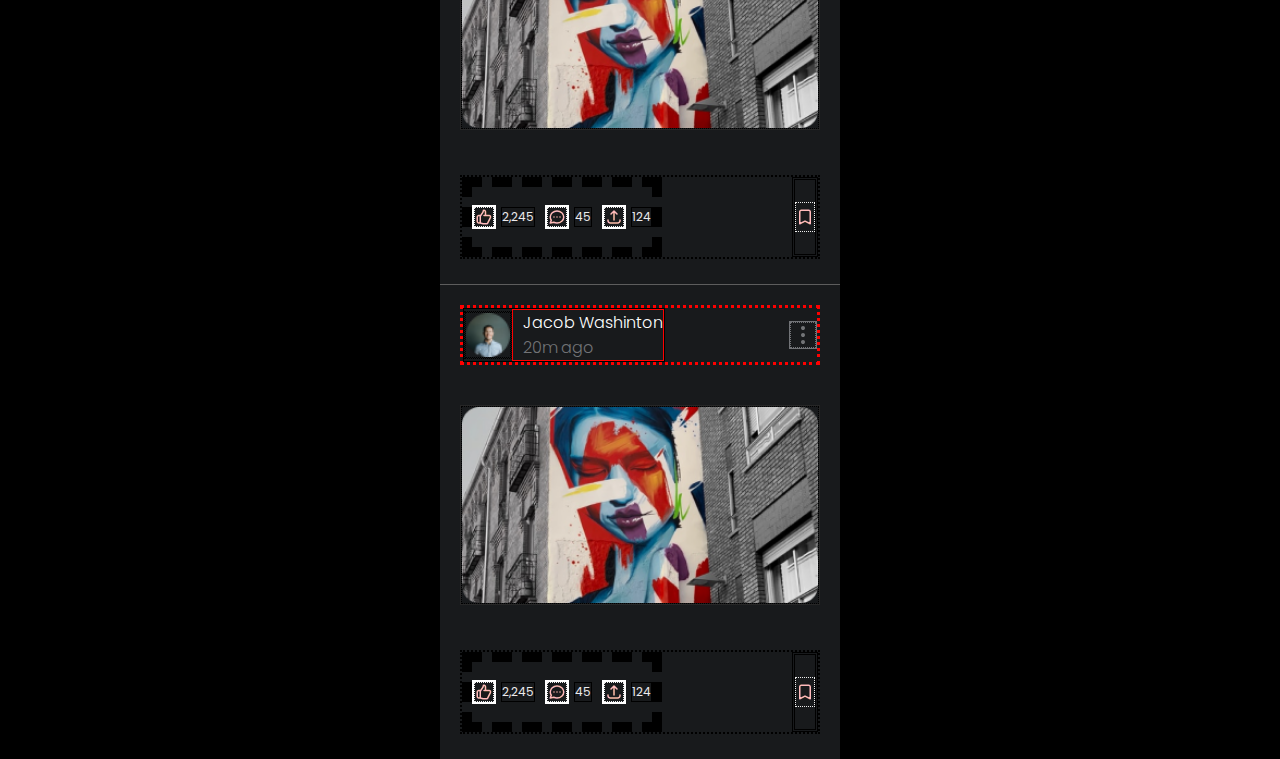
==== commit ad3e2210: "add social-white filter" ====
--- a/index.html
+++ b/index.html
@@ -62,7 +62,6 @@
     </main>
 
     <!-- ...................................MAIN....................................... -->
-
     <section class="posts">
       <!-------------- POST-SECTION------------------------------->
 
@@ -106,7 +105,7 @@
             <div class="div flex-icon">
               <span class="post-icon-span"
                 ><img
-                  class="post-icon filter-gray"
+                  class="post-icon filter-dark-white"
                   src="./icon/Like.svg"
                   alt="icon-like"
               /></span>
@@ -116,7 +115,7 @@
             <div class="div flex-icon">
               <span class="post-icon-span"
                 ><img
-                  class="post-icon filter-gray"
+                  class="post-icon filter-dark-white"
                   src="./icon/Comment.svg"
                   alt="icon-comment"
               /></span>
@@ -125,7 +124,7 @@
             <div class="div flex-icon">
               <span class="post-icon-span"
                 ><img
-                  class="post-icon filter-gray"
+                  class="post-icon filter-dark-white"
                   src="./icon/Share.svg"
                   alt="icon-share"
               /></span>
@@ -135,7 +134,7 @@
           <div class="foot-rightside">
             <img
               id="icon-bookmark"
-              class="post-icon filter-gray"
+              class="post-icon filter-dark-white"
               src="./icon/Bookmark.svg"
               alt="Bookmark"
             />
@@ -180,7 +179,7 @@
             <div class="div flex-icon">
               <span class="post-icon-span"
                 ><img
-                  class="post-icon filter-gray"
+                  class="post-icon filter-dark-white"
                   src="./icon/Like.svg"
                   alt="icon-like"
               /></span>
@@ -190,7 +189,7 @@
             <div class="div flex-icon">
               <span class="post-icon-span"
                 ><img
-                  class="post-icon filter-gray"
+                  class="post-icon filter-dark-white"
                   src="./icon/Comment.svg"
                   alt="icon-comment"
               /></span>
@@ -199,7 +198,7 @@
             <div class="div flex-icon">
               <span class="post-icon-span"
                 ><img
-                  class="post-icon filter-gray"
+                  class="post-icon filter-dark-white"
                   src="./icon/Share.svg"
                   alt="icon-share"
               /></span>
@@ -209,7 +208,7 @@
           <div class="foot-rightside">
             <img
               id="icon-bookmark"
-              class="post-icon filter-gray"
+              class="post-icon filter-dark-white"
               src="./icon/Bookmark.svg"
               alt="Bookmark"
             />
@@ -261,7 +260,7 @@
             <div class="div flex-icon">
               <span class="post-icon-span"
                 ><img
-                  class="post-icon filter-gray"
+                  class="post-icon filter-dark-white"
                   src="./icon/Like.svg"
                   alt="icon-like"
               /></span>
@@ -271,7 +270,7 @@
             <div class="div flex-icon">
               <span class="post-icon-span"
                 ><img
-                  class="post-icon filter-gray"
+                  class="post-icon filter-dark-white"
                   src="./icon/Comment.svg"
                   alt="icon-comment"
               /></span>
@@ -280,7 +279,7 @@
             <div class="div flex-icon">
               <span class="post-icon-span"
                 ><img
-                  class="post-icon filter-gray"
+                  class="post-icon filter-dark-white"
                   src="./icon/Share.svg"
                   alt="icon-share"
               /></span>
@@ -290,7 +289,7 @@
           <div class="foot-rightside">
             <img
               id="icon-bookmark"
-              class="post-icon filter-gray"
+              class="post-icon filter-dark-white"
               src="./icon/Bookmark.svg"
               alt="Bookmark"
             />
@@ -335,7 +334,7 @@
             <div class="div flex-icon">
               <span class="post-icon-span"
                 ><img
-                  class="post-icon filter-gray"
+                  class="post-icon filter-dark-white"
                   src="./icon/Like.svg"
                   alt="icon-like"
               /></span>
@@ -345,7 +344,7 @@
             <div class="div flex-icon">
               <span class="post-icon-span"
                 ><img
-                  class="post-icon filter-gray"
+                  class="post-icon filter-dark-white"
                   src="./icon/Comment.svg"
                   alt="icon-comment"
               /></span>
@@ -354,7 +353,7 @@
             <div class="div flex-icon">
               <span class="post-icon-span"
                 ><img
-                  class="post-icon filter-gray"
+                  class="post-icon filter-dark-white"
                   src="./icon/Share.svg"
                   alt="icon-share"
               /></span>
@@ -364,7 +363,7 @@
           <div class="foot-rightside">
             <img
               id="icon-bookmark"
-              class="post-icon filter-gray"
+              class="post-icon filter-dark-white"
               src="./icon/Bookmark.svg"
               alt="Bookmark"
             />
@@ -409,7 +408,7 @@
             <div class="div flex-icon">
               <span class="post-icon-span"
                 ><img
-                  class="post-icon filter-gray"
+                  class="post-icon filter-dark-white"
                   src="./icon/Like.svg"
                   alt="icon-like"
               /></span>
@@ -419,7 +418,7 @@
             <div class="div flex-icon">
               <span class="post-icon-span"
                 ><img
-                  class="post-icon filter-gray"
+                  class="post-icon filter-dark-white"
                   src="./icon/Comment.svg"
                   alt="icon-comment"
               /></span>
@@ -428,7 +427,7 @@
             <div class="div flex-icon">
               <span class="post-icon-span"
                 ><img
-                  class="post-icon filter-gray"
+                  class="post-icon filter-dark-white"
                   src="./icon/Share.svg"
                   alt="icon-share"
               /></span>
@@ -438,7 +437,7 @@
           <div class="foot-rightside">
             <img
               id="icon-bookmark"
-              class="post-icon filter-gray"
+              class="post-icon filter-dark-white"
               src="./icon/Bookmark.svg"
               alt="Bookmark"
             />
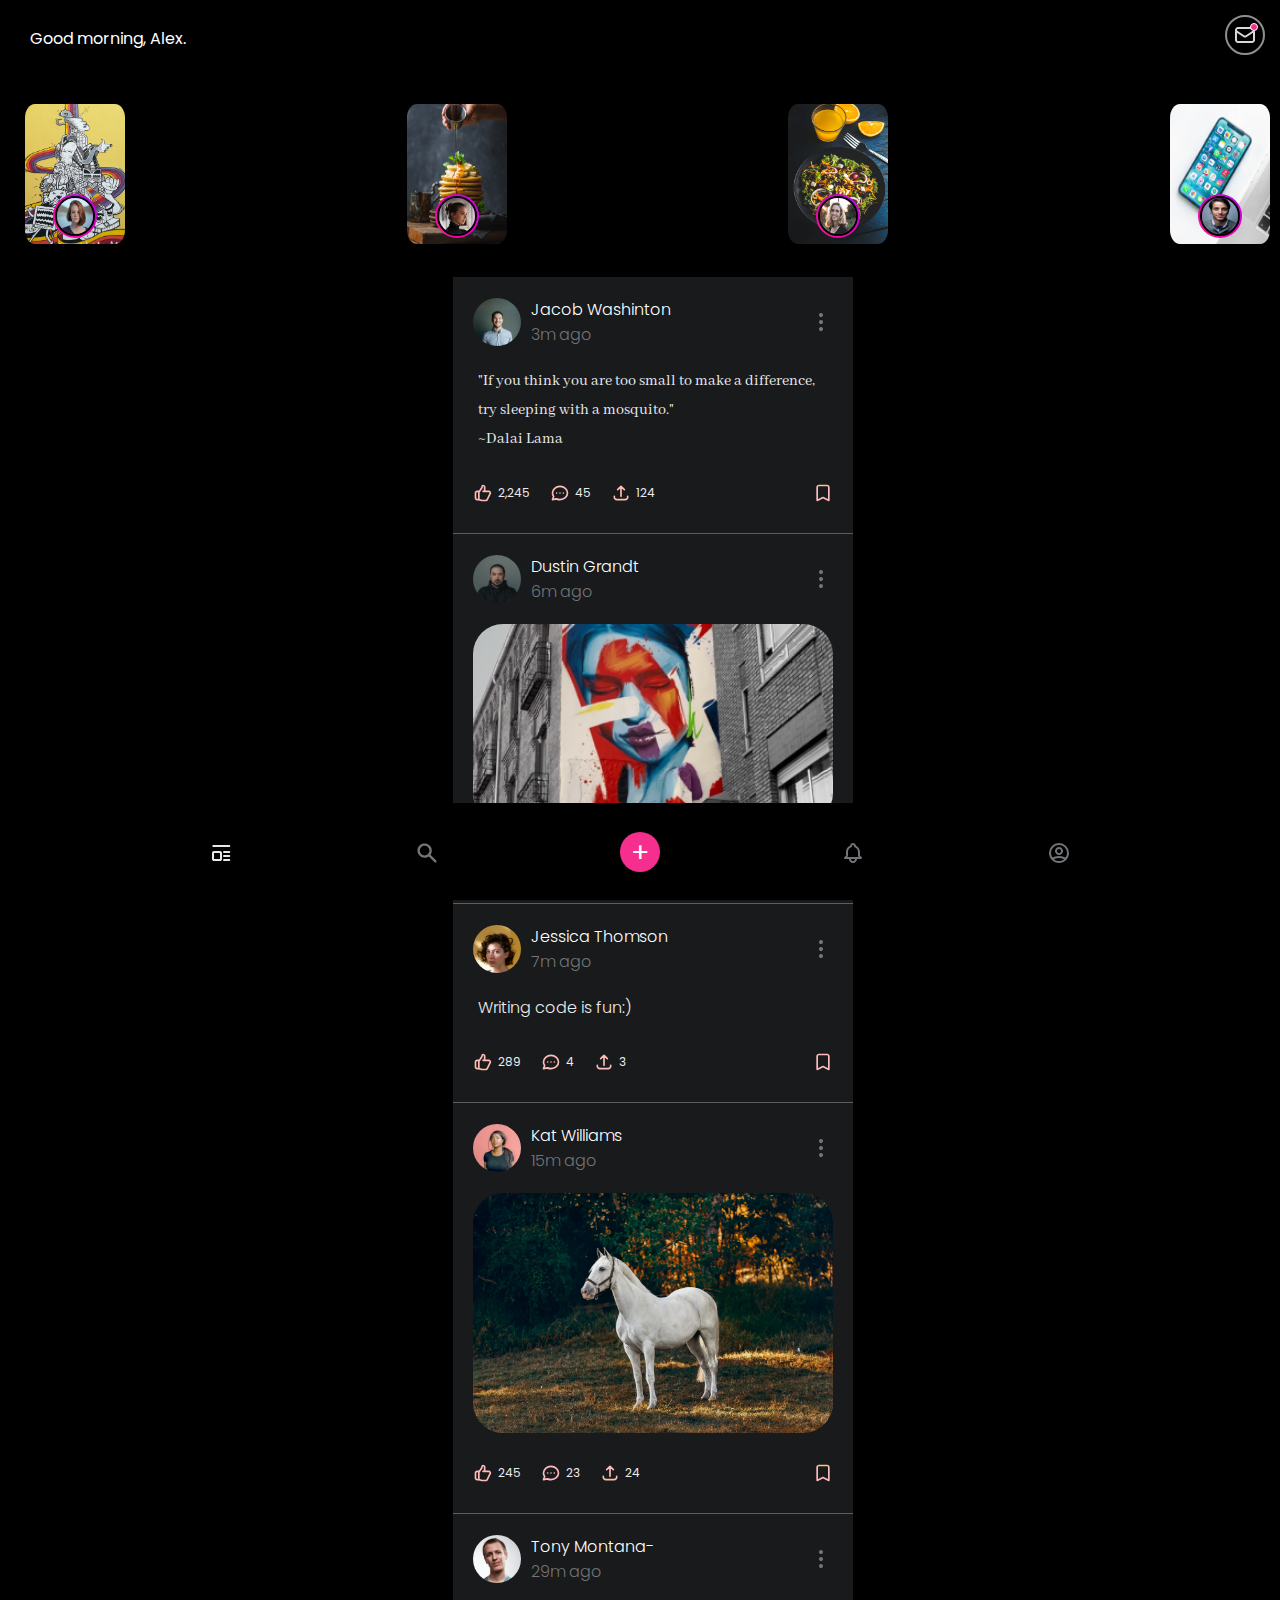
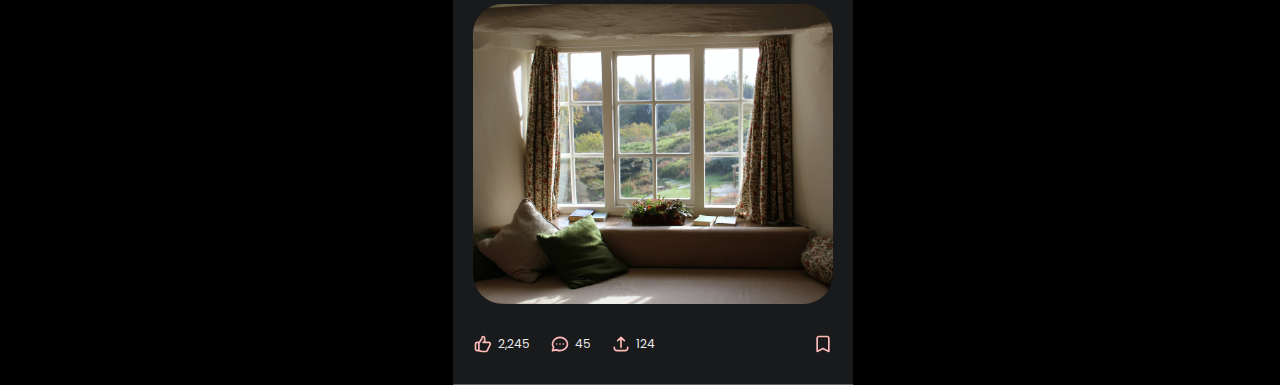
==== commit 28907008: "add img and arrange" ====
--- a/index.html
+++ b/index.html
@@ -75,13 +75,13 @@
         <div class="head">
           <div class="profile">
             <div id="avatar-portre">
-              <img src="./img/Profile Photo.png" alt="avatar" />
+              <img src="./img/B.Jacob Washington.svg" alt="avatar" />
             </div>
 
             <div class="name-card">
               <span class="avatar-name">Jacob Washinton</span>
 
-              <span class="status">20m ago</span>
+              <span class="status">3m ago</span>
             </div>
           </div>
           <div class="icon-dots-vertical filter-gray">
@@ -152,13 +152,13 @@
         <div class="head">
           <div class="profile">
             <div id="avatar-portre">
-              <img src="./img/Profile Photo.png" alt="avatar" />
+              <img src="./img/A.Dustin Grandt.svg" alt="avatar" />
             </div>
 
             <div class="name-card">
-              <span class="avatar-name">Jacob Washinton</span>
-
-              <span class="status">20m ago</span>
+              <span class="avatar-name">Dustin Grandt</span>
+
+              <span class="status">6m ago</span>
             </div>
           </div>
           <div class="icon-dots-vertical filter-gray">
@@ -183,7 +183,7 @@
                   src="./icon/Like.svg"
                   alt="icon-like"
               /></span>
-              <p class="icon-value">2,245</p>
+              <p class="icon-value">1,231</p>
             </div>
 
             <div class="div flex-icon">
@@ -193,7 +193,7 @@
                   src="./icon/Comment.svg"
                   alt="icon-comment"
               /></span>
-              <p class="icon-value">45</p>
+              <p class="icon-value">23</p>
             </div>
             <div class="div flex-icon">
               <span class="post-icon-span"
@@ -202,7 +202,7 @@
                   src="./icon/Share.svg"
                   alt="icon-share"
               /></span>
-              <p class="icon-value">124</p>
+              <p class="icon-value">49</p>
             </div>
           </div>
           <div class="foot-rightside">
@@ -226,13 +226,13 @@
         <div class="head">
           <div class="profile">
             <div id="avatar-portre">
-              <img src="./img/Profile Photo.png" alt="avatar" />
+              <img src="./img/C.Jessica Thomson (1).svg" alt="avatar" />
             </div>
 
             <div class="name-card">
-              <span class="avatar-name">Jacob Washinton</span>
-
-              <span class="status">20m ago</span>
+              <span class="avatar-name">Jessica Thomson</span>
+
+              <span class="status">7m ago</span>
             </div>
           </div>
           <div class="icon-dots-vertical filter-gray">
@@ -243,14 +243,7 @@
         <!-------------------------MAIN with TEXT----------------------------------->
 
         <div class="main-text">
-          <p class="text">
-            "If you think you are too small to make a difference, try sleeping
-            with a mosquito."
-          </p>
-
-          <div class="quote">
-            <p>-Dalai Lama</p>
-          </div>
+          <p class="text">Writing code is fun:)</p>
         </div>
 
         <!-------------------------FOOTER---------------------------------------- -->
@@ -264,7 +257,7 @@
                   src="./icon/Like.svg"
                   alt="icon-like"
               /></span>
-              <p class="icon-value">2,245</p>
+              <p class="icon-value">289</p>
             </div>
 
             <div class="div flex-icon">
@@ -274,7 +267,7 @@
                   src="./icon/Comment.svg"
                   alt="icon-comment"
               /></span>
-              <p class="icon-value">45</p>
+              <p class="icon-value">4</p>
             </div>
             <div class="div flex-icon">
               <span class="post-icon-span"
@@ -283,7 +276,7 @@
                   src="./icon/Share.svg"
                   alt="icon-share"
               /></span>
-              <p class="icon-value">124</p>
+              <p class="icon-value">3</p>
             </div>
           </div>
           <div class="foot-rightside">
@@ -307,13 +300,13 @@
         <div class="head">
           <div class="profile">
             <div id="avatar-portre">
-              <img src="./img/Profile Photo.png" alt="avatar" />
+              <img src="./img/D.Kat Williams.svg" alt="avatar" />
             </div>
 
             <div class="name-card">
-              <span class="avatar-name">Jacob Washinton</span>
-
-              <span class="status">20m ago</span>
+              <span class="avatar-name">Kat Williams</span>
+
+              <span class="status">15m ago</span>
             </div>
           </div>
           <div class="icon-dots-vertical filter-gray">
@@ -324,7 +317,7 @@
         <!-- -----------------------MAIN with IMG--------------------------------- -->
 
         <div class="main-img">
-          <img class="post-img" src="./img/carousel.png" alt="carousels" />
+          <img class="post-img" src="./img/Horse.jpg" alt="carousels" />
         </div>
 
         <!-------------------------FOOTER---------------------------------------- -->
@@ -338,7 +331,7 @@
                   src="./icon/Like.svg"
                   alt="icon-like"
               /></span>
-              <p class="icon-value">2,245</p>
+              <p class="icon-value">245</p>
             </div>
 
             <div class="div flex-icon">
@@ -348,7 +341,7 @@
                   src="./icon/Comment.svg"
                   alt="icon-comment"
               /></span>
-              <p class="icon-value">45</p>
+              <p class="icon-value">23</p>
             </div>
             <div class="div flex-icon">
               <span class="post-icon-span"
@@ -357,7 +350,7 @@
                   src="./icon/Share.svg"
                   alt="icon-share"
               /></span>
-              <p class="icon-value">124</p>
+              <p class="icon-value">24</p>
             </div>
           </div>
           <div class="foot-rightside">
@@ -381,13 +374,13 @@
         <div class="head">
           <div class="profile">
             <div id="avatar-portre">
-              <img src="./img/Profile Photo.png" alt="avatar" />
+              <img src="./img/F.Tony-Montana-.svg" alt="avatar" />
             </div>
 
             <div class="name-card">
-              <span class="avatar-name">Jacob Washinton</span>
-
-              <span class="status">20m ago</span>
+              <span class="avatar-name">Tony Montana-</span>
+
+              <span class="status">29m ago</span>
             </div>
           </div>
           <div class="icon-dots-vertical filter-gray">
@@ -398,7 +391,11 @@
         <!-- -----------------------MAIN with IMG--------------------------------- -->
 
         <div class="main-img">
-          <img class="post-img" src="./img/carousel.png" alt="carousels" />
+          <img
+            class="post-img"
+            src="./img/View from the window.jpg"
+            alt="carousels"
+          />
         </div>
 
         <!-------------------------FOOTER---------------------------------------- -->
--- a/styles.css
+++ b/styles.css
@@ -10,3 +10,4 @@
 @import url(./components/post.css);
 
 @import url(./navi.css);
+@import url(./alert.css);
